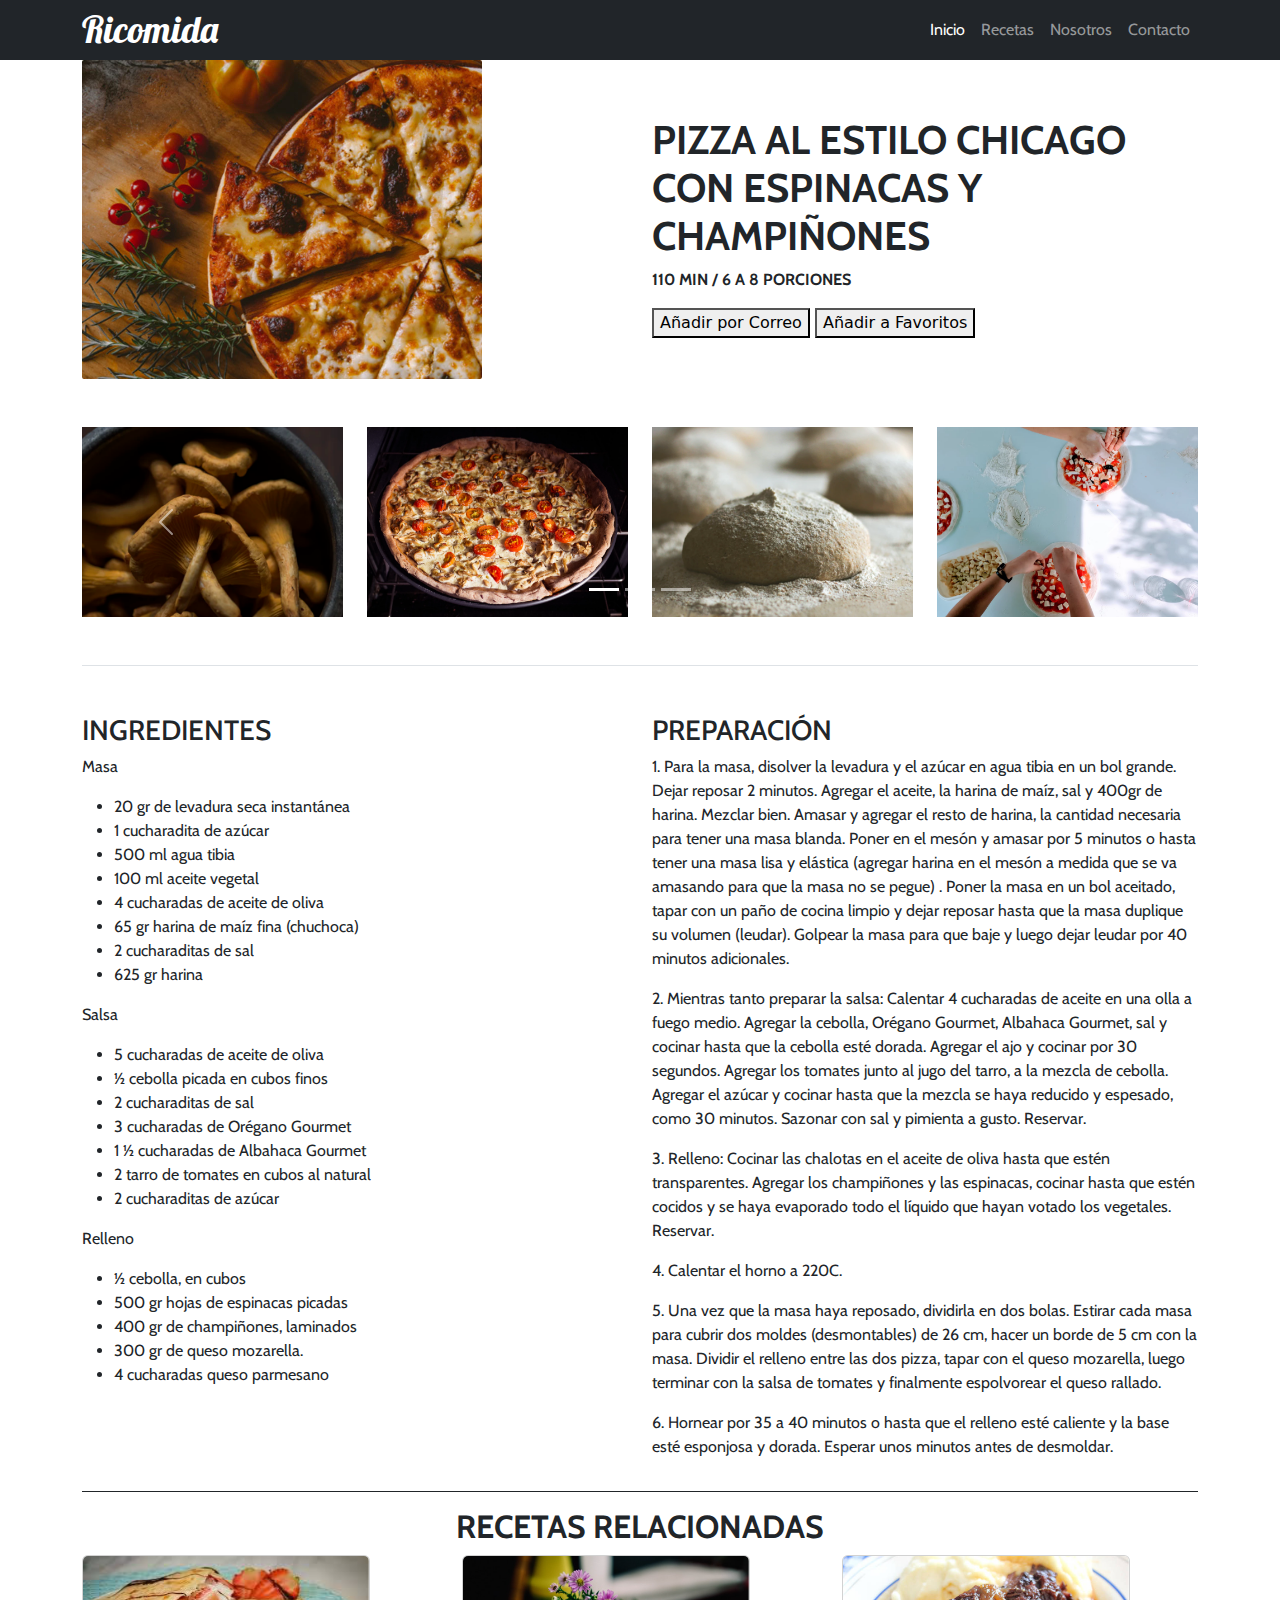
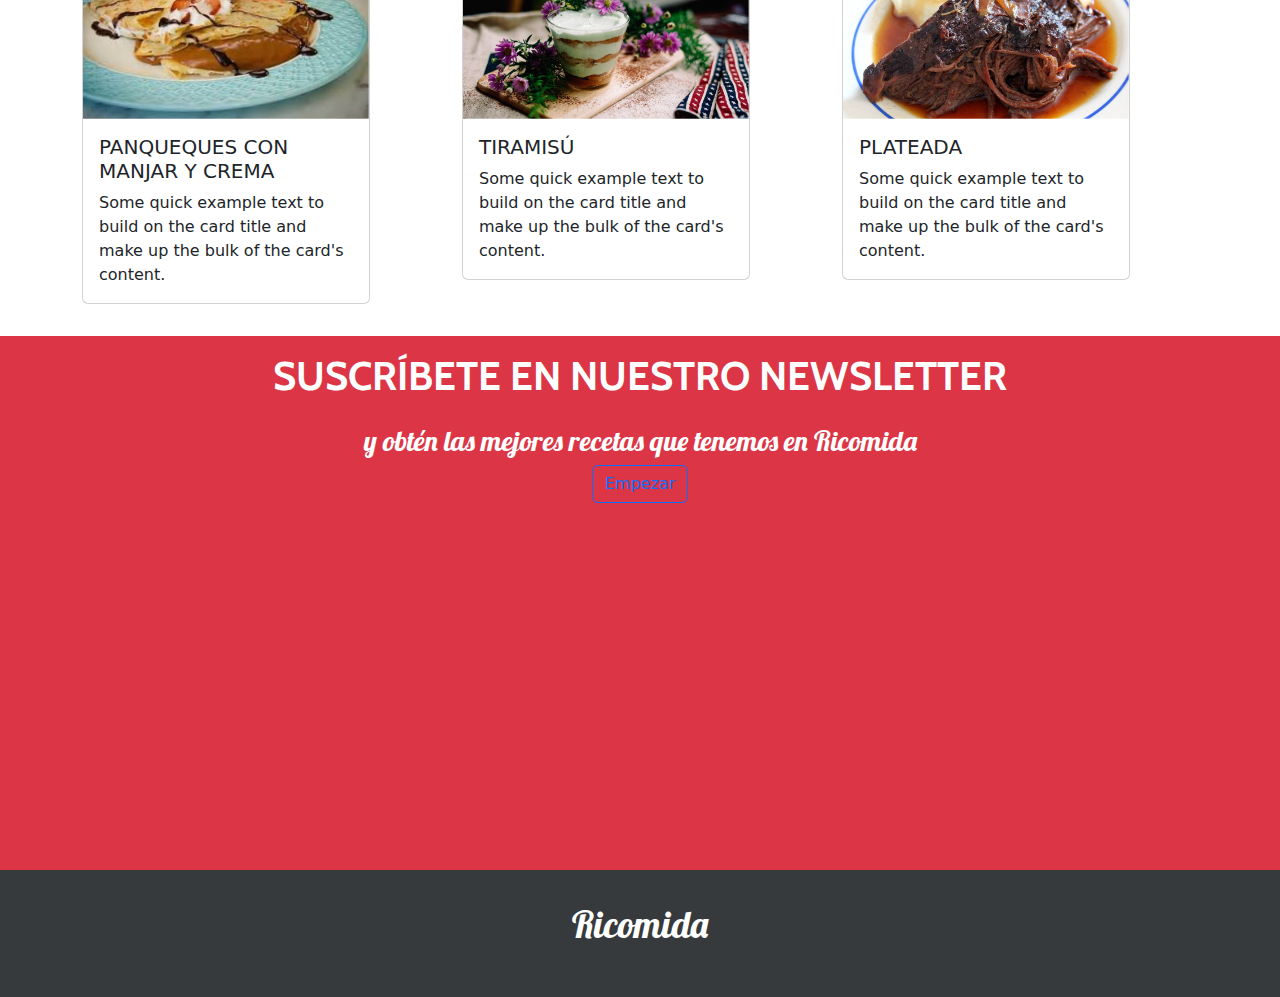
==== index.html @ 708b8378 "Renombrar a index.html" ====
<!DOCTYPE html>
<html lang="es">
  <head>
    <meta charset="UTF-8" />
    <meta name="viewport" content="width=device-width, initial-scale=1.0" />
    <title>Ricomida</title>
    <link
      href="https://cdn.jsdelivr.net/npm/bootstrap@5.3.3/dist/css/bootstrap.min.css"
      rel="stylesheet"
      integrity="sha384-QWTKZyjpPEjISv5WaRU9OFeRpok6YctnYmDr5pNlyT2bRjXh0JMhjY6hW+ALEwIH"
      crossorigin="anonymous"
    />
    <link rel="stylesheet" href="./assets/css/ricomida.css" />
  </head>
  <body>
    <nav class="navbar navbar-expand-lg bg-dark" data-bs-theme="dark">
      <div class="container">
        <a class="navbar-brand nav-titulo" href="#">Ricomida</a>
        <button
          class="navbar-toggler"
          type="button"
          data-bs-toggle="collapse"
          data-bs-target="#navbarSupportedContent"
          aria-controls="navbarSupportedContent"
          aria-expanded="false"
          aria-label="Toggle navigation"
        >
          <span class="navbar-toggler-icon"></span>
        </button>
        <div class="collapse navbar-collapse" id="navbarSupportedContent">
          <ul class="navbar-nav ms-auto mb-2 mb-lg-0 cabin-Regular">
            <li class="nav-item">
              <a class="nav-link active" aria-current="page" href="#">Inicio</a>
            </li>
            <li class="nav-item">
              <a class="nav-link" href="#">Recetas</a>
            </li>
            </li>
            <li class="nav-item">
              <a class="nav-link" href="#">Nosotros</a>
            </li>
            <li class="nav-item">
              <a class="nav-link" href="#">Contacto</a>
            </li>

        </ul>
        </div>
      </div>
    </nav>
    <header>
      <div class="container">
        <div class="row">
          <div class="col-lg-6 col-xl-6">
            <img src="./assets/img/principal.jpg" alt="imgen pizza" class="img-fluid imagen"/>
          </div>
          <div class="col-lg-6 col-xl-6">
            <h2 class="cabin-Bold texto">
              PIZZA AL ESTILO CHICAGO CON ESPINACAS Y CHAMPIÑONES
            </h2>
            <div>
              <p class="cabin-Bold">110 MIN / 6 A 8 PORCIONES</p>
            </div>
            <div>
              <button>Añadir por Correo</button>
              <button>Añadir a Favoritos</button>
            </div>
          </div>
        </div>
      </div>
    </header>
    <main>
      <div class="container">
        <section class="my-5 d-lg-block d-xl-block border-bottom pb-5">
          <div id="carouselExampleIndicators" class="carousel slide">
            <div class="carousel-indicators">
              <button
                type="button"
                data-bs-target="#carouselExampleIndicators"
                data-bs-slide-to="0"
                class="active"
                aria-current="true"
                aria-label="Slide 1"
              ></button>
              <button
                type="button"
                data-bs-target="#carouselExampleIndicators"
                data-bs-slide-to="1"
                aria-label="Slide 2"
              ></button>
              <button
                type="button"
                data-bs-target="#carouselExampleIndicators"
                data-bs-slide-to="2"
                aria-label="Slide 3"
              ></button>
            </div>
            <div class="carousel-inner">
              <div class="carousel-item active">
                <div class="row">
                  <div class="col-lg-3">
                    <img
                    src="./assets/img/slider-1.png"
                    class="img-fluid"
                    alt="imagen del carrusel"
                    />
                  </div>
                  <div class="col-lg-3">
                    <img
                    src="./assets/img/slider-2.png"
                    class="img-fluid"
                    alt="imagen del carrusel"
                    />
                  </div>
                  <div class="col-lg-3">
                    <img
                    src="./assets/img/slider-3.png"
                    class="img-fluid"
                    alt="imagen del carrusel"
                    />
                  </div>
                  <div class="col-lg-3">
                    <img
                  src="./assets/img/slider-4.png"
                  class="img-fluid"
                  alt="imagen del carrusel"
                />
                  </div>
                </div>
              </div>
              <div class="carousel-item">
                <div class="row">
                  <div class="col-lg-3">
                    <img
                    src="./assets/img/slider-5.png"
                    class="img-fluid"
                    alt="imagen del carrusel"
                    />
                  </div>
                  <div class="col-lg-3">
                    <img
                  src="./assets/img/slider-6.png"
                  class="img-fluid"
                  alt="imagen del carrusel"
                />
                  </div>
                <div class="col-lg-3">
                  <img
                  src="./assets/img/slider-7.png"
                  class="img-fluid"
                  alt="imagen del carrusel"
                />
                </div>
                <div class="col-lg-3">
                  <img
                  src="./assets/img/slider-8.png"
                  class="img-fluid"
                  alt="imagen del carrusel"
                />
                </div>
                </div>
              </div>
            </div>
            <button
              class="carousel-control-prev"
              type="button"
              data-bs-target="#carouselExampleIndicators"
              data-bs-slide="prev"
            >
              <span
                class="carousel-control-prev-icon"
                aria-hidden="true"
              ></span>
              <span class="visually-hidden">Previous</span>
            </button>
            <button
              class="carousel-control-next"
              type="button"
              data-bs-target="#carouselExampleIndicators"
              data-bs-slide="next"
            >
              <span
                class="carousel-control-next-icon"
                aria-hidden="true"
              ></span>
              <span class="visually-hidden">Next</span>
            </button>
          </div>
        </section>
        <section>
          <div class="row cabin-Regular">
            <div class="col-lg-6 col-xl-6">
              <h3>INGREDIENTES</h3>
              <p>Masa</p>
              <ul>
                <li>20 gr de levadura seca instantánea</li>
                <li>1 cucharadita de azúcar</li>
                <li>500 ml agua tibia</li>
                <li>100 ml aceite vegetal</li>
                <li>4 cucharadas de aceite de oliva</li>
                <li>65 gr harina de maíz fina (chuchoca)</li>
                <li>2 cucharaditas de sal</li>
                <li>625 gr harina</li>
              </ul>
              <p>Salsa</p>
              <ul>
                <li>5 cucharadas de aceite de oliva</li>
                <li>½ cebolla picada en cubos finos</li>
                <li>2 cucharaditas de sal</li>
                <li>3 cucharadas de Orégano Gourmet</li>
                <li>1 ½ cucharadas de Albahaca Gourmet</li>
                <li>2 tarro de tomates en cubos al natural</li>
                <li>2 cucharaditas de azúcar</li>
              </ul>
              <p>Relleno</p>
              <ul>
                <li>½ cebolla, en cubos</li>
                <li>500 gr hojas de espinacas picadas</li>
                <li>400 gr de champiñones, laminados</li>
                <li>300 gr de queso mozarella.</li>
                <li>4 cucharadas queso parmesano</li>
              </ul>
            </div>
          <div class="col-lg-6 col-xl-6">
            <h3>PREPARACIÓN</h3>
            <p>
              1. Para la masa, disolver la levadura y el azúcar en agua tibia en
              un bol grande. Dejar reposar 2 minutos. Agregar el aceite, la
              harina de maíz, sal y 400gr de harina. Mezclar bien. Amasar y
              agregar el resto de harina, la cantidad necesaria para tener una
              masa blanda. Poner en el mesón y amasar por 5 minutos o hasta
              tener una masa lisa y elástica (agregar harina en el mesón a
              medida que se va amasando para que la masa no se pegue) . Poner la
              masa en un bol aceitado, tapar con un paño de cocina limpio y
              dejar reposar hasta que la masa duplique su volumen (leudar).
              Golpear la masa para que baje y luego dejar leudar por 40 minutos
              adicionales.
            </p>
            <p>
              2. Mientras tanto preparar la salsa: Calentar 4 cucharadas de
              aceite en una olla a fuego medio. Agregar la cebolla, Orégano
              Gourmet, Albahaca Gourmet, sal y cocinar hasta que la cebolla esté
              dorada. Agregar el ajo y cocinar por 30 segundos. Agregar los
              tomates junto al jugo del tarro, a la mezcla de cebolla. Agregar
              el azúcar y cocinar hasta que la mezcla se haya reducido y
              espesado, como 30 minutos. Sazonar con sal y pimienta a gusto.
              Reservar.
            </p>
            <p>
              3. Relleno: Cocinar las chalotas en el aceite de oliva hasta que
              estén transparentes. Agregar los champiñones y las espinacas,
              cocinar hasta que estén cocidos y se haya evaporado todo el
              líquido que hayan votado los vegetales. Reservar.
            </p>
            <p>4. Calentar el horno a 220C.</p>
            <p>
              5. Una vez que la masa haya reposado, dividirla en dos bolas.
              Estirar cada masa para cubrir dos moldes (desmontables) de 26 cm,
              hacer un borde de 5 cm con la masa. Dividir el relleno entre las
              dos pizza, tapar con el queso mozarella, luego terminar con la
              salsa de tomates y finalmente espolvorear el queso rallado.
            </p>

            <p>
              6. Hornear por 35 a 40 minutos o hasta que el relleno esté
              caliente y la base esté esponjosa y dorada. Esperar unos minutos
              antes de desmoldar.
            </p>
          </div>
          </div>
        </section>
        <section class="py-3 my-3 border-dark border-top">
          <h2 class="cabin-Bold text-center">RECETAS RELACIONADAS</h2>
          <div class="row">
            <article class="col-lg-4">
              <div class="card" style="width: 18rem;">
                <img
                  src="./assets/img/recipe-card-1.png"
                  class="card-img-top"
                  alt="..."
                />
                <div class="card-body">
                  <h5 class="card-title">PANQUEQUES CON MANJAR Y CREMA</h5>
                  <p class="card-text">
                    Some quick example text to build on the card title and make
                    up the bulk of the card's content.
                  </p>
                </div>
              </div>
            </article>
            <article class="col-lg-4">
              <div class="card" style="width: 18rem;">
                <img
                  src="./assets/img/recipe-card-2.png"
                  class="card-img-top"
                  alt="..."
                />
                <div class="card-body">
                  <h5 class="card-title">TIRAMISÚ</h5>
                  <p class="card-text">
                    Some quick example text to build on the card title and make
                    up the bulk of the card's content.
                  </p>
                </div>
              </div>
            </article>
            <article class="col-lg-4">
              <div class="card" style="width: 18rem;">
                <img
                  src="./assets/img/recipe-card-3.png"
                  class="card-img-top"
                  alt="..."
                />
                <div class="card-body">
                  <h5 class="card-title">PLATEADA</h5>
                  <p class="card-text">
                    Some quick example text to build on the card title and make
                    up the bulk of the card's content.
                  </p>
                </div>
              </div>
            </article>
          </div>
        </section>
      </div>
      <section class="container-fluid bg-danger text-center text-white px-4 newsletter">
        <h1 class="cabin-Bold pt-3">SUSCRÍBETE EN NUESTRO NEWSLETTER</h1>
        <h3 class="lobster-regular mx-4 pt-3">
          y obtén las mejores recetas que tenemos en <span>Ricomida</span>
        </h3>
        <button class="btn btn-outline-primary" type="button">Empezar</button>
      </section>
    </main>
    <footer>
      <p class="lobster-regular">Ricomida</p>
    </footer>
    <script
      src="https://cdn.jsdelivr.net/npm/bootstrap@5.3.3/dist/js/bootstrap.bundle.min.js"
      integrity="sha384-YvpcrYf0tY3lHB60NNkmXc5s9fDVZLESaAA55NDzOxhy9GkcIdslK1eN7N6jIeHz"
      crossorigin="anonymous"
    ></script>
    <script
      src="https://code.jquery.com/jquery-3.7.1.js"
      integrity="sha256-eKhayi8LEQwp4NKxN+CfCh+3qOVUtJn3QNZ0TciWLP4="
      crossorigin="anonymous"
    ></script>
  </body>
</html>
---- assets/css/ricomida.css ----
@import url('https://fonts.googleapis.com/css2?family=Cabin:ital,wght@0,400..700;1,400..700&family=Lobster&display=swap');

:root{
 --negro: #373A3C;
 --gris: #dddddd;
}

/* fonts */

.cabin-Regular {
    font-family: "Cabin", sans-serif;
    font-optical-sizing: auto;
    font-weight: 400;
    font-style: normal;
    font-variation-settings:
        "wdth" 100;
}

.cabin-Bold {
    font-family: "Cabin", sans-serif;
    font-optical-sizing: auto;
    font-weight: 700;
    font-style: normal;
    font-variation-settings:
        "wdth" 100;
}

.lobster-regular {
    font-family: "Lobster", sans-serif;
    font-weight: 400;
    font-style: normal;
}

nav{
    height: 60px !important;
}

.nav-titulo{
    font-family: "Lobster", sans-serif;
    font-size: 37px;
}

.imagen {
    max-width: 400px;
    max-height: 400px;
}
.texto{
    margin-top: 56px;
    font-size: 40px;
}

.newsletter{
    width: 100%;
    height: 534px;
}

footer{
    display: flex;
    justify-content: center;
    align-items: center;
    background-color: var(--negro);
    color: white;
    width: 100%;
    height: 127px;
    font-size: 37px;
}
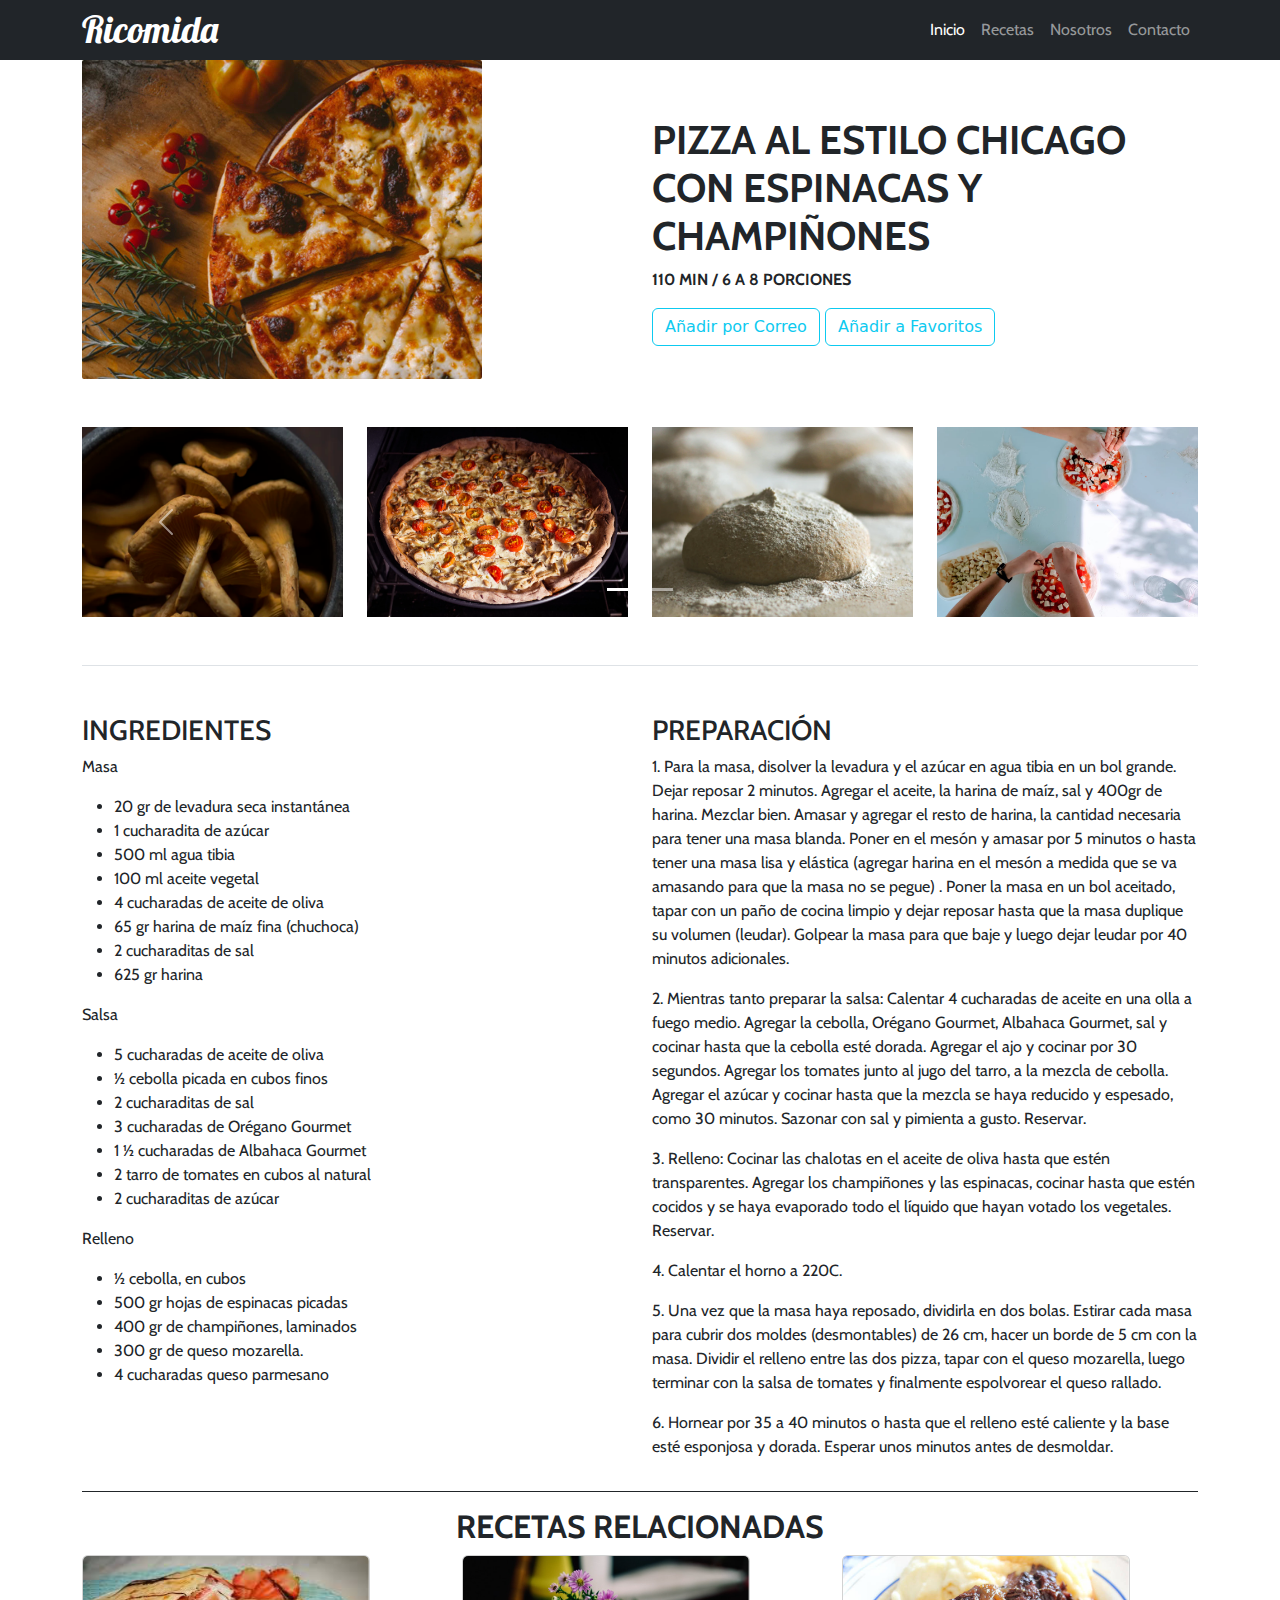
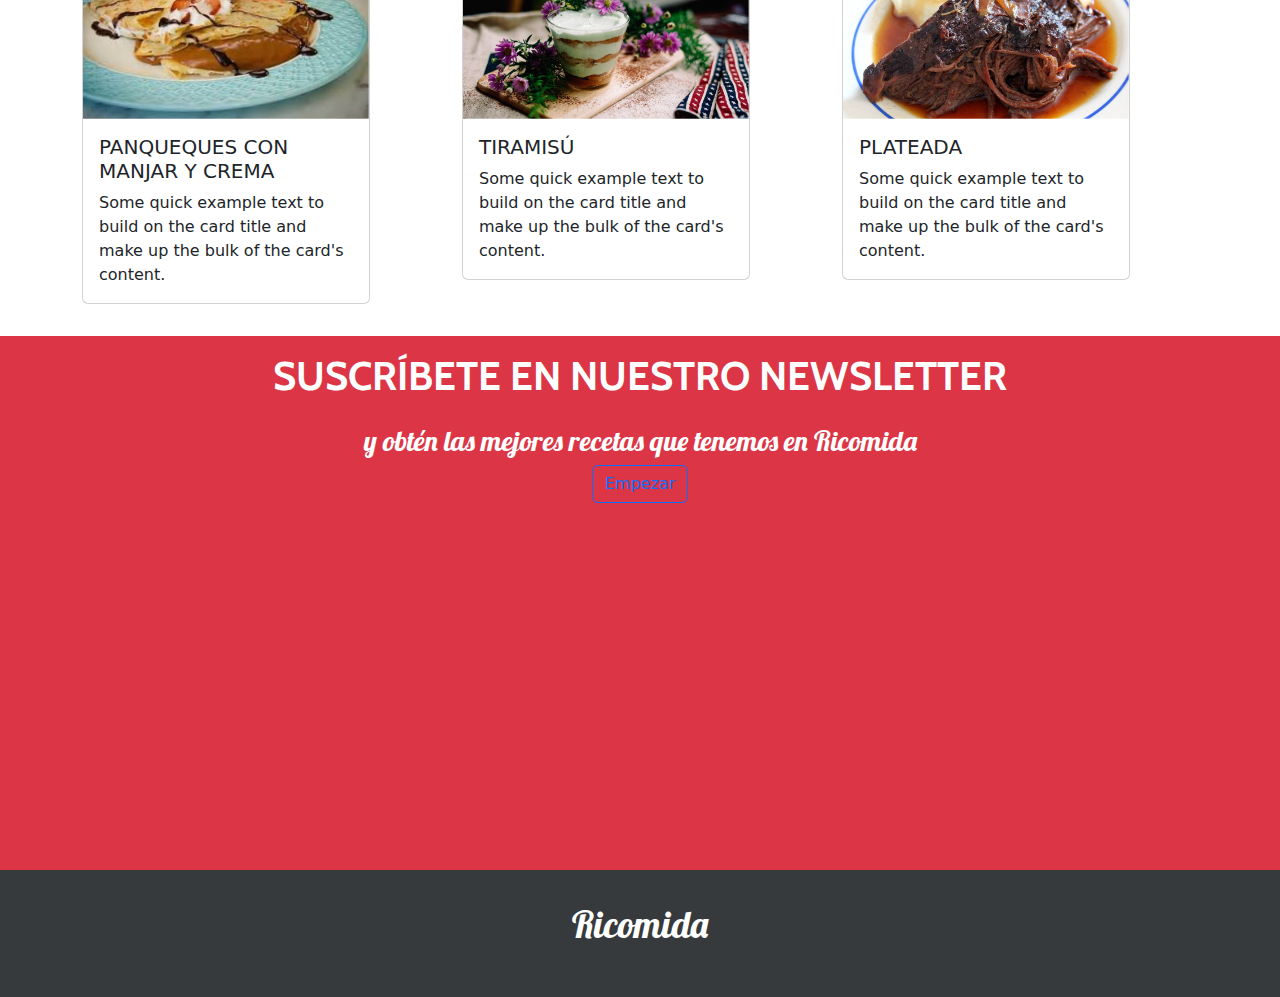
==== commit 6bb16fb8: "Correccion botones carrusel y descripcion" ====
--- a/index.html
+++ b/index.html
@@ -61,8 +61,8 @@
               <p class="cabin-Bold">110 MIN / 6 A 8 PORCIONES</p>
             </div>
             <div>
-              <button>Añadir por Correo</button>
-              <button>Añadir a Favoritos</button>
+              <button type="button" class="btn btn-outline-info">Añadir por Correo</button>
+              <button type="button" class="btn btn-outline-info">Añadir a Favoritos</button>
             </div>
           </div>
         </div>
@@ -86,12 +86,6 @@
                 data-bs-target="#carouselExampleIndicators"
                 data-bs-slide-to="1"
                 aria-label="Slide 2"
-              ></button>
-              <button
-                type="button"
-                data-bs-target="#carouselExampleIndicators"
-                data-bs-slide-to="2"
-                aria-label="Slide 3"
               ></button>
             </div>
             <div class="carousel-inner">
